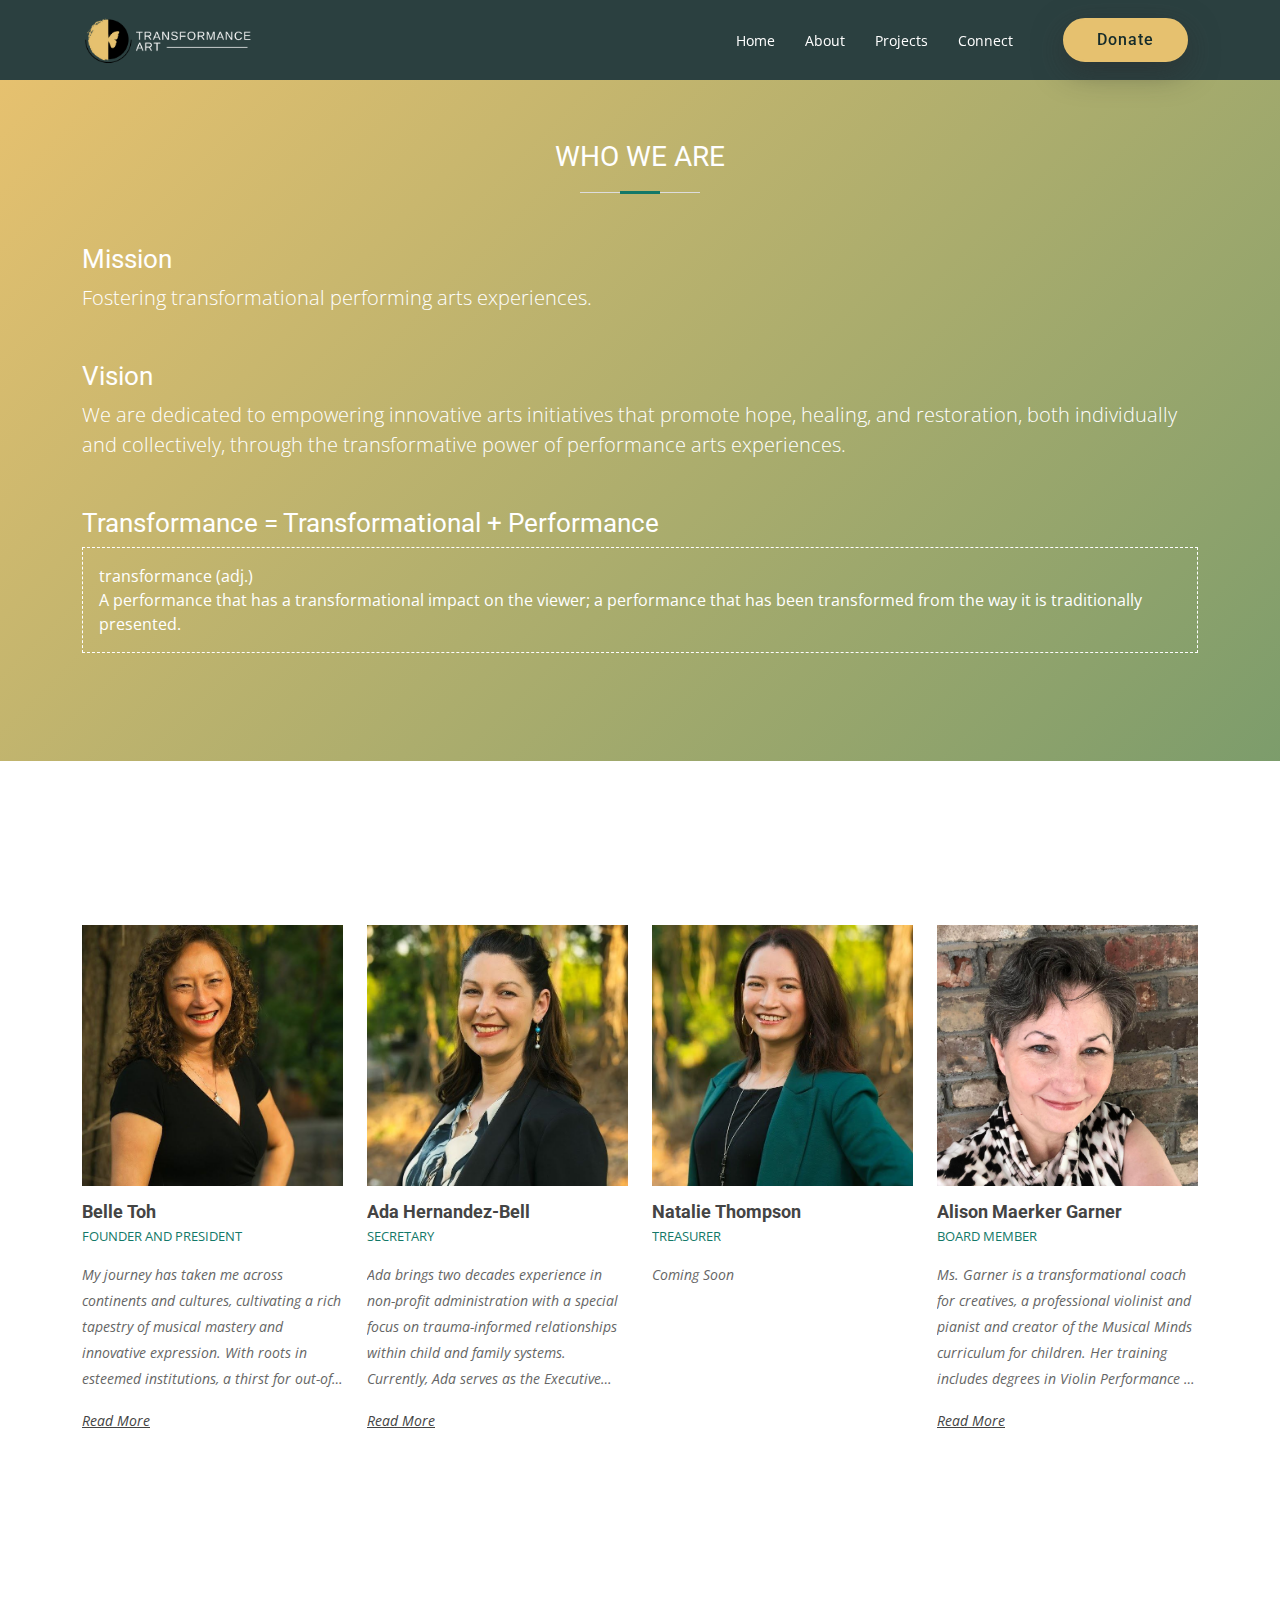
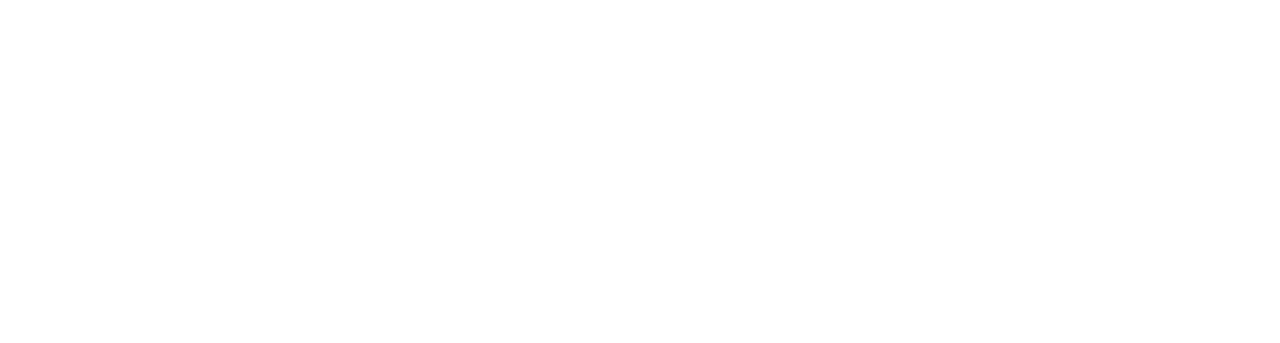
==== about.html @ 93c058eb "Added bios" ====
<!DOCTYPE html>
<html lang="en">

<head>
  <!-- Google tag (gtag.js) -->
<script async src="https://www.googletagmanager.com/gtag/js?id=G-37TFM1HMNT"></script>
<script>
  window.dataLayer = window.dataLayer || [];
  function gtag(){dataLayer.push(arguments);}
  gtag('js', new Date());

  gtag('config', 'G-37TFM1HMNT');
</script>
<script
  async
  src="https://widgets.givebutter.com/latest.umd.cjs?acct=iADcdCcoD9kE0QJm&p=other"
></script>


  <meta charset="utf-8">
  <meta content="width=device-width, initial-scale=1.0" name="viewport">

  <title>Transformance Art | About</title>
	<meta name="description" content="Empowering innovative arts initiatives that promote hope, healing, and restoration, both individually and collectively, through the transformative power of performance arts experiences.">  

  <!-- Google Fonts -->
  <link href="https://fonts.googleapis.com/css?family=Open+Sans:300,300i,400,400i,600,600i,700,700i|Roboto:300,300i,400,400i,500,500i,700,700i&display=swap" rel="stylesheet">

  <!-- Vendor CSS Files -->
  <link href="assets/vendor/animate.css/animate.min.css" rel="stylesheet">
  <link href="assets/vendor/aos/aos.css" rel="stylesheet">
  <link href="assets/vendor/bootstrap/css/bootstrap.min.css" rel="stylesheet">
  <link href="assets/vendor/bootstrap-icons/bootstrap-icons.css" rel="stylesheet">
  <link href="assets/vendor/boxicons/css/boxicons.min.css" rel="stylesheet">
  <link href="assets/vendor/glightbox/css/glightbox.min.css" rel="stylesheet">

  <!-- Template Main CSS File -->
  <link href="assets/css/style.css" rel="stylesheet">

  <!-- favicons
	================================================== -->
	<link rel="apple-touch-icon" sizes="57x57" href="apple-icon-57x57.png">
	<link rel="apple-touch-icon" sizes="60x60" href="apple-icon-60x60.png">
	<link rel="apple-touch-icon" sizes="72x72" href="apple-icon-72x72.png">
	<link rel="apple-touch-icon" sizes="76x76" href="apple-icon-76x76.png">
	<link rel="apple-touch-icon" sizes="114x114" href="apple-icon-114x114.png">
	<link rel="apple-touch-icon" sizes="120x120" href="apple-icon-120x120.png">
	<link rel="apple-touch-icon" sizes="144x144" href="apple-icon-144x144.png">
	<link rel="apple-touch-icon" sizes="152x152" href="apple-icon-152x152.png">
	<link rel="apple-touch-icon" sizes="180x180" href="apple-icon-180x180.png">
	<link rel="icon" type="image/png" sizes="192x192"  href="android-icon-192x192.png">
	<link rel="icon" type="image/png" sizes="32x32" href="favicon-32x32.png">
	<link rel="icon" type="image/png" sizes="96x96" href="favicon-96x96.png">
	<link rel="icon" type="image/png" sizes="16x16" href="favicon-16x16.png">
	<link rel="manifest" href="manifest.json">
	<meta name="msapplication-TileColor" content="#ffffff">
	<meta name="msapplication-TileImage" content="ms-icon-144x144.png">
	<meta name="theme-color" content="#ffffff">
</head>

<body>

  <!-- ======= Header ======= -->
  <header id="header" class="fixed-top d-flex align-items-center">
    <div class="container d-flex justify-content-between align-items-center">

      <div class="logo">
        <a href="/"><img src="assets/img/logo-full-light.png" alt="Transformance Art" class="img-fluid"></a>
      </div>

      <nav id="navbar" class="navbar">
        <ul>
          <li><a href="/">Home</a></li>
          <li><a class="active" href="about">About</a></li>
          <li><a href="projects">Projects</a></li>
          <li><a href="connect">Connect</a></li>
          <li><a href="https://givebutter.com/XNQDfZ" target="_blank" class="btn-get-started">Donate</a></li>
        </ul>
        <i class="bi bi-list mobile-nav-toggle"></i>
      </nav><!-- .navbar -->

    </div>
  </header><!-- End Header -->

  <main id="main">

    <!-- ======= About Section ======= -->
    <section class="about">
      <div class="section-title text-white" data-aos="fade-up">
        <h2>Who We Are</h2>
      </div>
      <div class="container pb-5" data-aos="fade-up" data-aos-delay="100">
        <h3 class="text-white">Mission</h3>
        <p class="lead text-white">Fostering transformational performing arts experiences.</p>
      </div>
      <div class="container pb-5" data-aos="fade-up" data-aos-delay="100">
        <h3 class="text-white">Vision</h3>
        <p class="lead text-white">We are dedicated to empowering innovative arts initiatives that promote hope, healing,
          and restoration, both individually and collectively, through the transformative power of
          performance arts experiences. </p>
      </div>
      <div class="container pb-5" data-aos="fade-up" data-aos-delay="100">
        <h3 class="text-white">Transformance = Transformational + Performance</h3>
        <div class="container" style="color: white; text-align: left; padding: 1em; border: dashed 1px white;">
          <p style="margin-bottom: 0;">transformance (adj.)
          </p>
          <p style="margin-bottom: 0;">
            A performance that has a transformational impact on the viewer; a performance that has been transformed from the way it is traditionally presented.
          </p>
        </div>
      </div>
    </section><!-- End About Section -->

    <section class="team" data-aos="fade-up" data-aos-easing="ease-in-out" data-aos-duration="500">
      <div class="section-title" data-aos="fade-up">
        <h2>Our Team</h2>
      </div>
      <div class="container">

        <div class="row">

          <div class="col-lg-3 col-md-6 d-flex align-items-stretch">
            <div class="member">
              <div class="member-img">
                <img src="assets/img/team/belle.jpg" class="img-fluid" alt="">
              </div>
              <div class="member-info">
                <h4>Belle Toh</h4>
                <span>Founder and President</span>
                <p id="belle-bio" class="text-overflow-clamp">
                  My journey has taken me across continents and cultures, cultivating a rich tapestry of musical mastery and innovative expression. With roots in esteemed institutions, a thirst for out-of-the-box ideas, and over four decades of experience, I've honed my craft - earning accolades and igniting passions along the way.<br><br>
                  My experiences range from accompanying world-renowned vocalists and leading chamber ensembles to securing approval from the Chinese government to collaborate with a choir of Miao minority singers in staging Handel's Messiah at the Yunnan Minority Village, delivering a worship concert to an audience of over 3,000. I'm more than just a virtuoso pianist – I'm a multifaceted artist, dancer, and educator, dedicated to empowering others through the transformative power of art.<br><br>
                  As the Founder and President of Transformance Art, my life is a testimony to the benefits of art, and I aim to share this with others through a vibrant hub where creative artists can connect and use their talents to uplift and inspire others. I want to see transformance artists build bridges through music and art and create a world where artistic expression will act as a powerful catalyst for personal and societal transformation.
                </p>
                <p><a id="belle-bio-btn" class="bio-btn">Read More</a></p>
              </div>
            </div>
          </div>

          <div class="col-lg-3 col-md-6 d-flex align-items-stretch">
            <div class="member">
              <div class="member-img">
                <img src="assets/img/team/ada.jpg" class="img-fluid" alt="">
              </div>
              <div class="member-info">
                <h4>Ada Hernandez-Bell</h4>
                <span>Secretary</span>
                <p id="ada-bio" class="text-overflow-clamp">
                  Ada brings two decades experience in non-profit administration with a special focus on trauma-informed relationships within child and family systems.  Currently, Ada serves as the Executive Director of the United Way of Anderson Co. In her free time, Ada is a proud 'boy mom', a lover of dance, art, and live music, and an avid community volunteer. Ada’s personal mission is to advocate for individuals in securing the resources they need to become who God truly intended for them to be. 
                </p>
                <p><a id="ada-bio-btn" class="bio-btn">Read More</a></p>
              </div>
            </div>
          </div>

          <div class="col-lg-3 col-md-6 d-flex align-items-stretch">
            <div class="member">
              <div class="member-img">
                <img src="assets/img/team/natalie.jpg" class="img-fluid" alt="">
              </div>
              <div class="member-info">
                <h4>Natalie Thompson</h4>
                <span>Treasurer</span>
                <p>
                  Coming Soon
                </p>
              </div>
            </div>
          </div>

          <div class="col-lg-3 col-md-6 d-flex align-items-stretch">
            <div class="member">
              <div class="member-img">
                <img src="assets/img/team/alison.jpg" class="img-fluid" alt="">
              </div>
              <div class="member-info">
                <h4>Alison Maerker Garner</h4>
                <span>Board Member</span>
                <p id="alison-bio" class="text-overflow-clamp">
                  Ms. Garner is a transformational coach for creatives, a professional violinist and pianist and 
creator of the Musical Minds curriculum for children. Her training includes degrees in Violin 
Performance at Indiana University where she studied with Josef Gingold, Music Education, 
Inter-related Arts and Aesthetics Education, and Child Development. Ms. Garner has an 
extensive background in dance and dance composition, studio art, and has published fourteen 
Musical Minds books and ten peer-reviewed articles on promoting the psycho-emotional health 
in both music teachers and musicians. As a performer, Ms. Garner soloed as a child on both 
violin and piano playing in Carnegie Hall, Kennedy Center and throughout North and South 
America. She later performed professionally in many orchestras and chamber ensembles, and 
held solo recitals. As an educator, Ms. Garner teaches children and coaches teachers using the 
Suzuki Method, Orff, Kodaly, Dalcroze-Eurhythmics and particularly, her Musical Minds 
approach. As a transformational coach, Ms. Garner integrates somatic therapies with mind-body 
practices, Interpersonal Neurobiology and Neuro-Linguistic Programming to serve those she 
counsels. Her life-path involves nurturing and guiding teachers, healers, students, musicians, 
dancers, artists, and those in the language arts into the mind-body integration necessary to reach 
the full embodiment of their greatest potential.
                </p>
                <p><a id="alison-bio-btn" class="bio-btn">Read More</a></p>
              </div>
            </div>
          </div>
        </div>

      </div>
    </section><!-- End Team Section -->

  </main><!-- End #main -->

  <!-- ======= Footer ======= -->
  <footer id="footer" data-aos="fade-up" data-aos-easing="ease-in-out" data-aos-duration="500">

    <div class="footer-newsletter">
      <div class="container">
        <div class="row">
          <div class="col-lg-6">
            <h2>Our Newsletter</h2>
            <p>Sign up to receive occasional emails about upcoming projects.</p>
          </div>
          <div class="col-lg-6">
            <form action="https://formspree.io/f/moqgonpy" method="POST">
              <input type="email" name="email" placeholder="Your Email" required><input type="submit" value="Subscribe">
            </form>
          </div>
        </div>
      </div>
    </div>

    <div class="container">
      <div class="copyright">
      <div class="social-links mb-3">
        <a href="https://www.facebook.com/transformanceart" target="_blank" class="facebook" aria-label="facebook"><i class="bx bxl-facebook" aria-hidden="true"></i></a>
        <a href="https://instagram.com/transformanceart" target="_blank" class="instagram" aria-label="instagram"><i class="bx bxl-instagram" aria-hidden="true"></i></a>
        <a href="https://youtube.com/@TransformanceArt" target="_blank" class="youtube" aria-label="youtube"><i class="bx bxl-youtube" aria-hidden="true"></i></a>
      </div>
        &copy; Copyright Transformance Art <script>document.write(new Date().getFullYear())</script>. All Rights Reserved. Transformance Art, Inc. is a 501(c)(3) nonprofit recognized by the IRS.
      </div>
      <div class="credits">
        Site designed and managed by <a href="https://cryptasian.com" target="_blank">Cryptasian</a>
      </div>
    </div>
  </footer><!-- End Footer -->
  <givebutter-widget id="pEl9yg"></givebutter-widget>

  <!-- Vendor JS Files -->
  <script src="assets/vendor/purecounter/purecounter_vanilla.js" defer></script>
  <script src="assets/vendor/aos/aos.js" defer></script>
  <script src="assets/vendor/bootstrap/js/bootstrap.bundle.min.js" defer></script>
  <script src="assets/vendor/glightbox/js/glightbox.min.js" defer></script>
  <script src="assets/vendor/isotope-layout/isotope.pkgd.min.js" defer></script>
  <script src="assets/vendor/waypoints/noframework.waypoints.js" defer></script>

  <!-- Template Main JS File -->
  <script src="assets/js/main.js" defer></script>

</body>

</html>
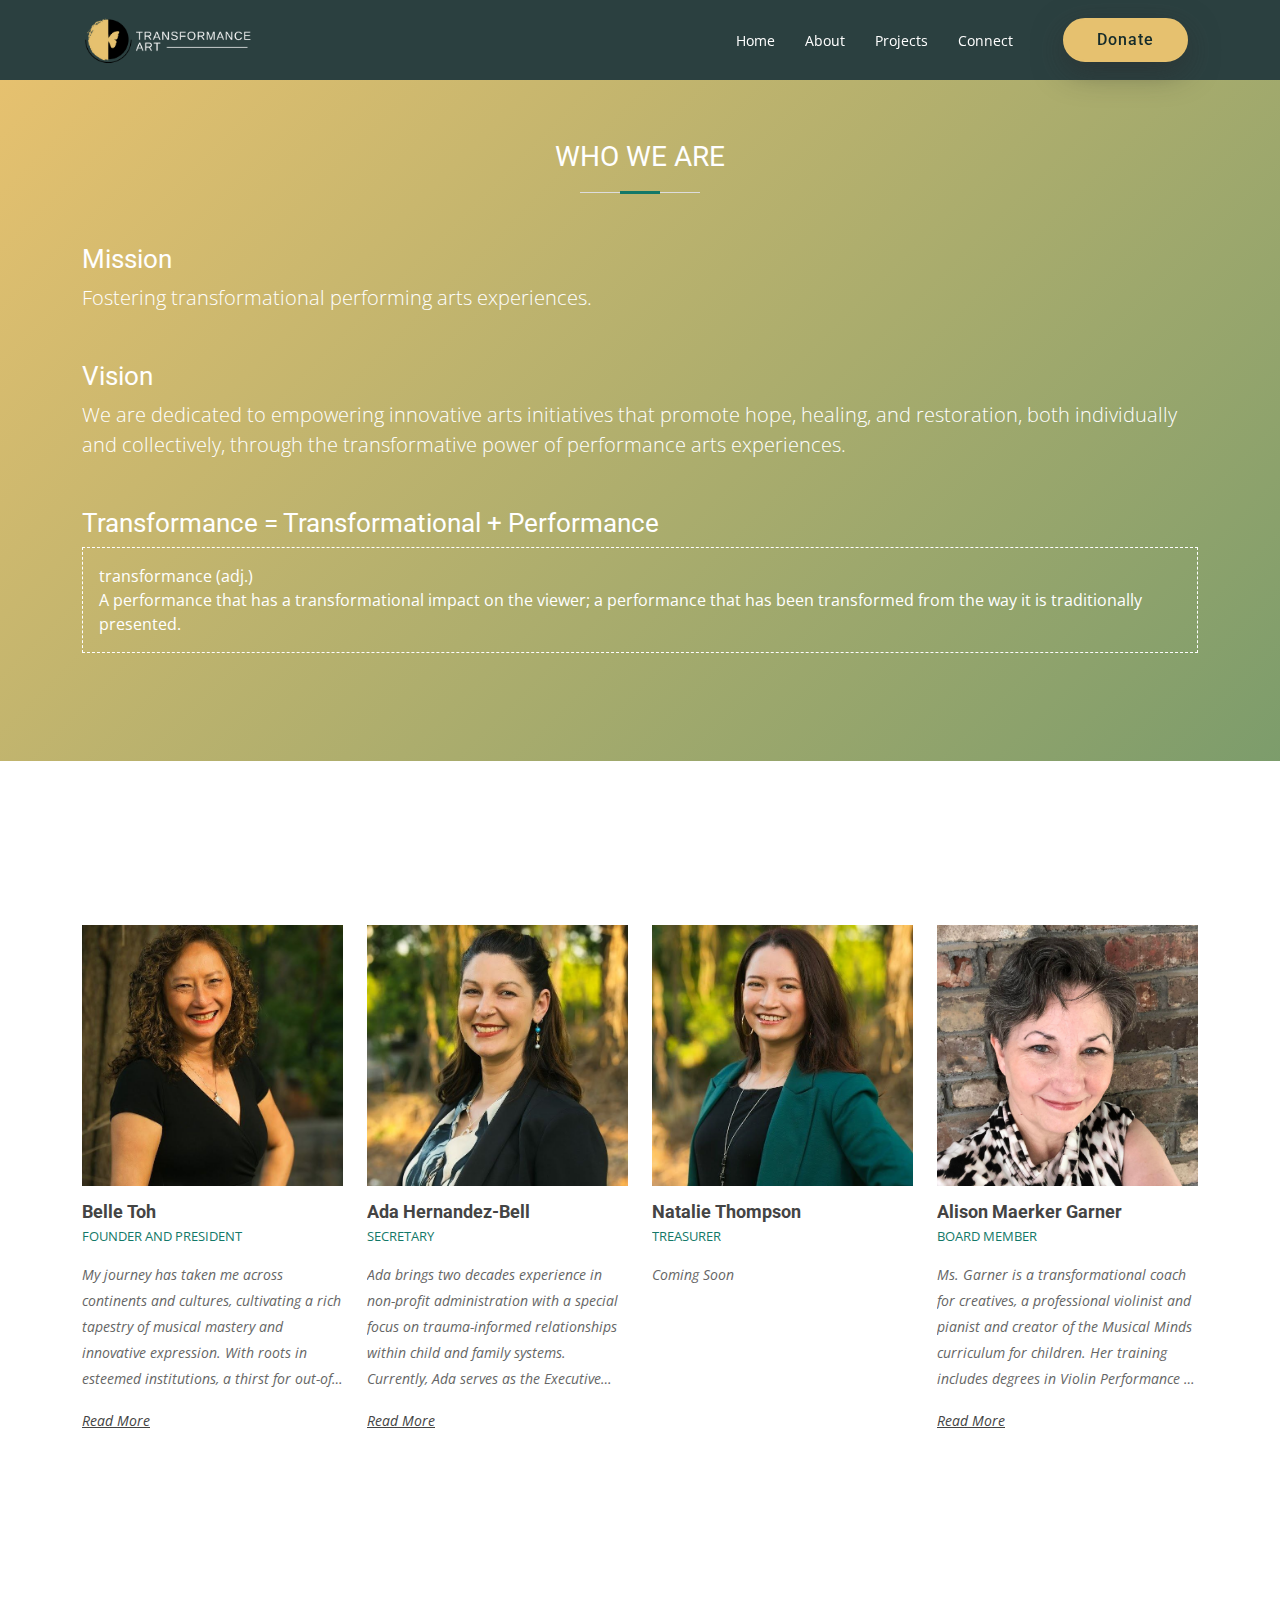
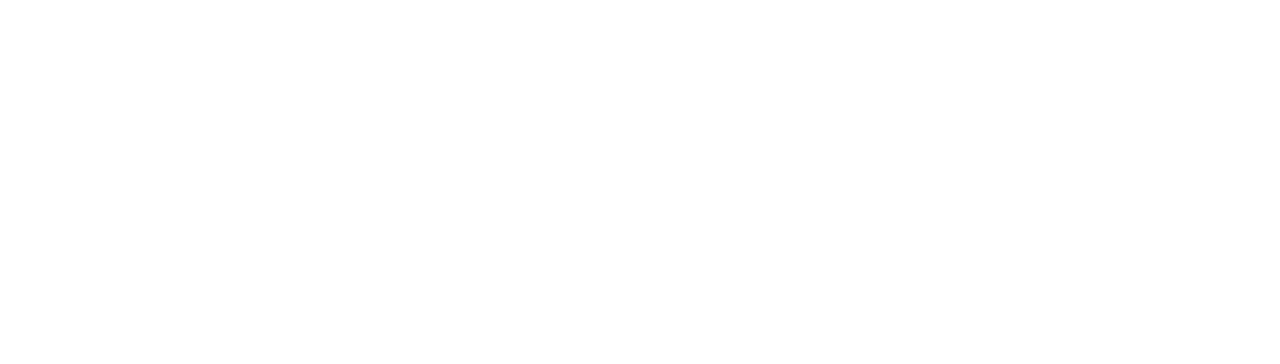
==== commit e60289ae: "Added tax id number to footer" ====
--- a/about.html
+++ b/about.html
@@ -231,7 +231,8 @@
         <a href="https://instagram.com/transformanceart" target="_blank" class="instagram" aria-label="instagram"><i class="bx bxl-instagram" aria-hidden="true"></i></a>
         <a href="https://youtube.com/@TransformanceArt" target="_blank" class="youtube" aria-label="youtube"><i class="bx bxl-youtube" aria-hidden="true"></i></a>
       </div>
-        &copy; Copyright Transformance Art <script>document.write(new Date().getFullYear())</script>. All Rights Reserved. Transformance Art, Inc. is a 501(c)(3) nonprofit recognized by the IRS.
+        &copy; Copyright Transformance Art <script>document.write(new Date().getFullYear())</script>. All Rights Reserved. Transformance Art, Inc. is a 501(c)(3) nonprofit recognized by the IRS.<br>
+        Tax ID Number: 93-3777934
       </div>
       <div class="credits">
         Site designed and managed by <a href="https://cryptasian.com" target="_blank">Cryptasian</a>
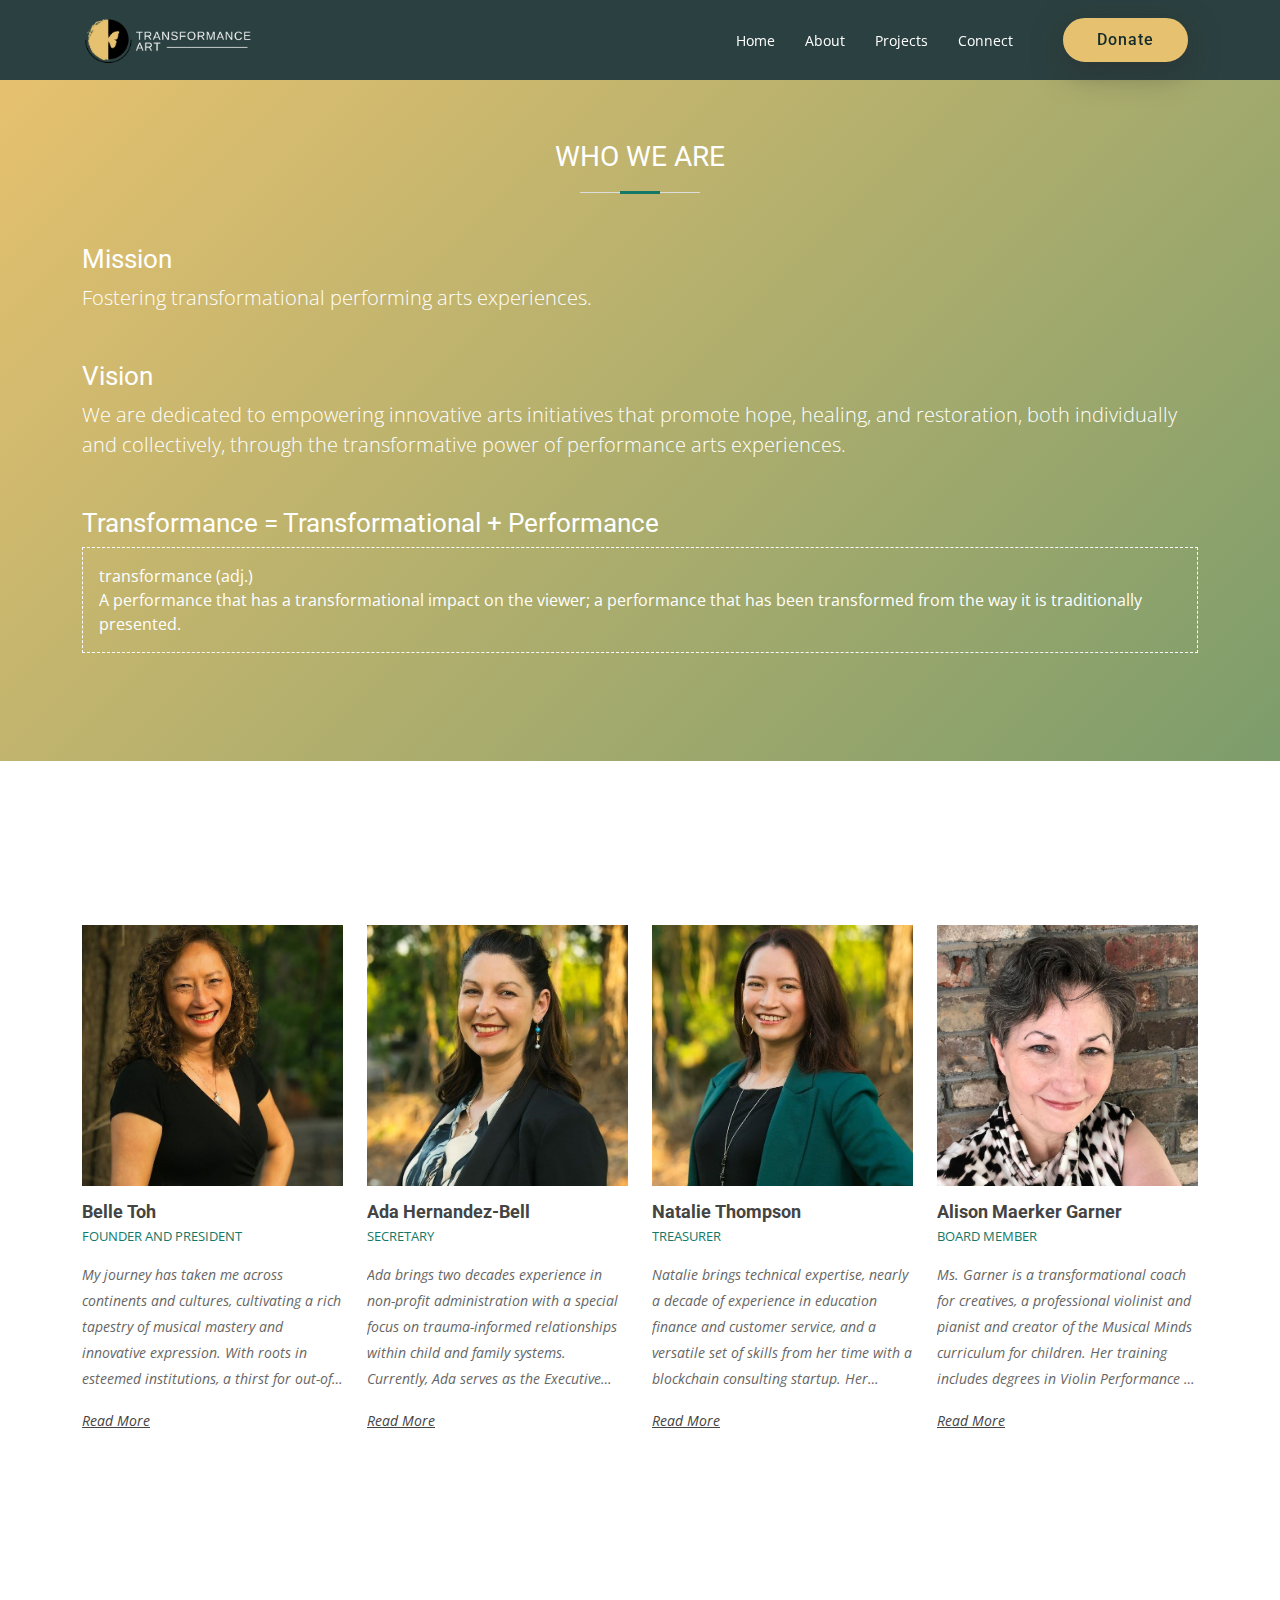
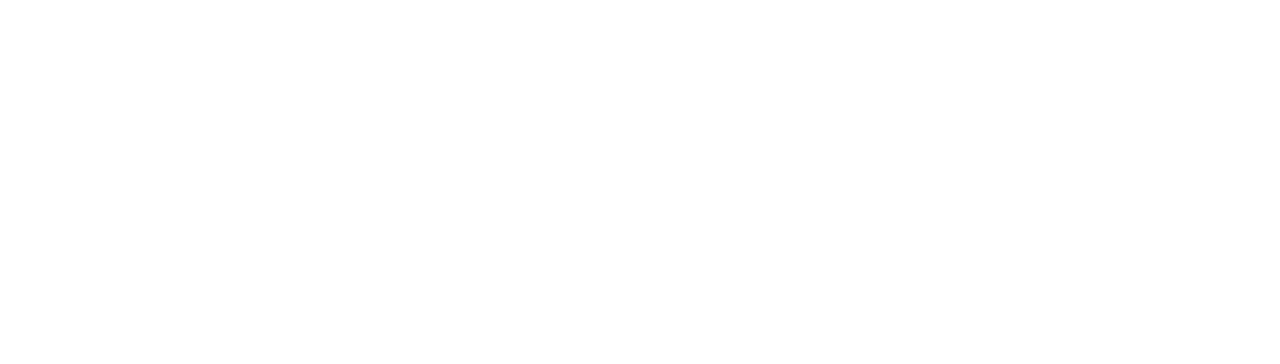
==== commit 3660fa47: "Add Natalie's bio" ====
--- a/about.html
+++ b/about.html
@@ -161,9 +161,11 @@
               <div class="member-info">
                 <h4>Natalie Thompson</h4>
                 <span>Treasurer</span>
-                <p>
-                  Coming Soon
-                </p>
+                <p id="natalie-bio" class="text-overflow-clamp">
+                  Natalie brings technical expertise, nearly a decade of experience in education finance and customer service, and a versatile set of skills from her time with a blockchain consulting startup. Her abilities range from project management to web development, and she has a knack for quickly acquiring new technical skills to meet any challenge. She thrives on these challenges as they fuel her continuous growth.<br><br>
+                  Outside of her professional life, Natalie enjoys spending time with family and friends, dancing, playing video games, and traveling. She has a lifelong passion for the arts, having grown up dancing and playing piano and violin. This creative background adds a unique perspective to her technical roles, allowing her to approach problems with both practical and innovative solutions. 
+                </p>
+                <p><a id="natalie-bio-btn" class="bio-btn">Read More</a></p>
               </div>
             </div>
           </div>
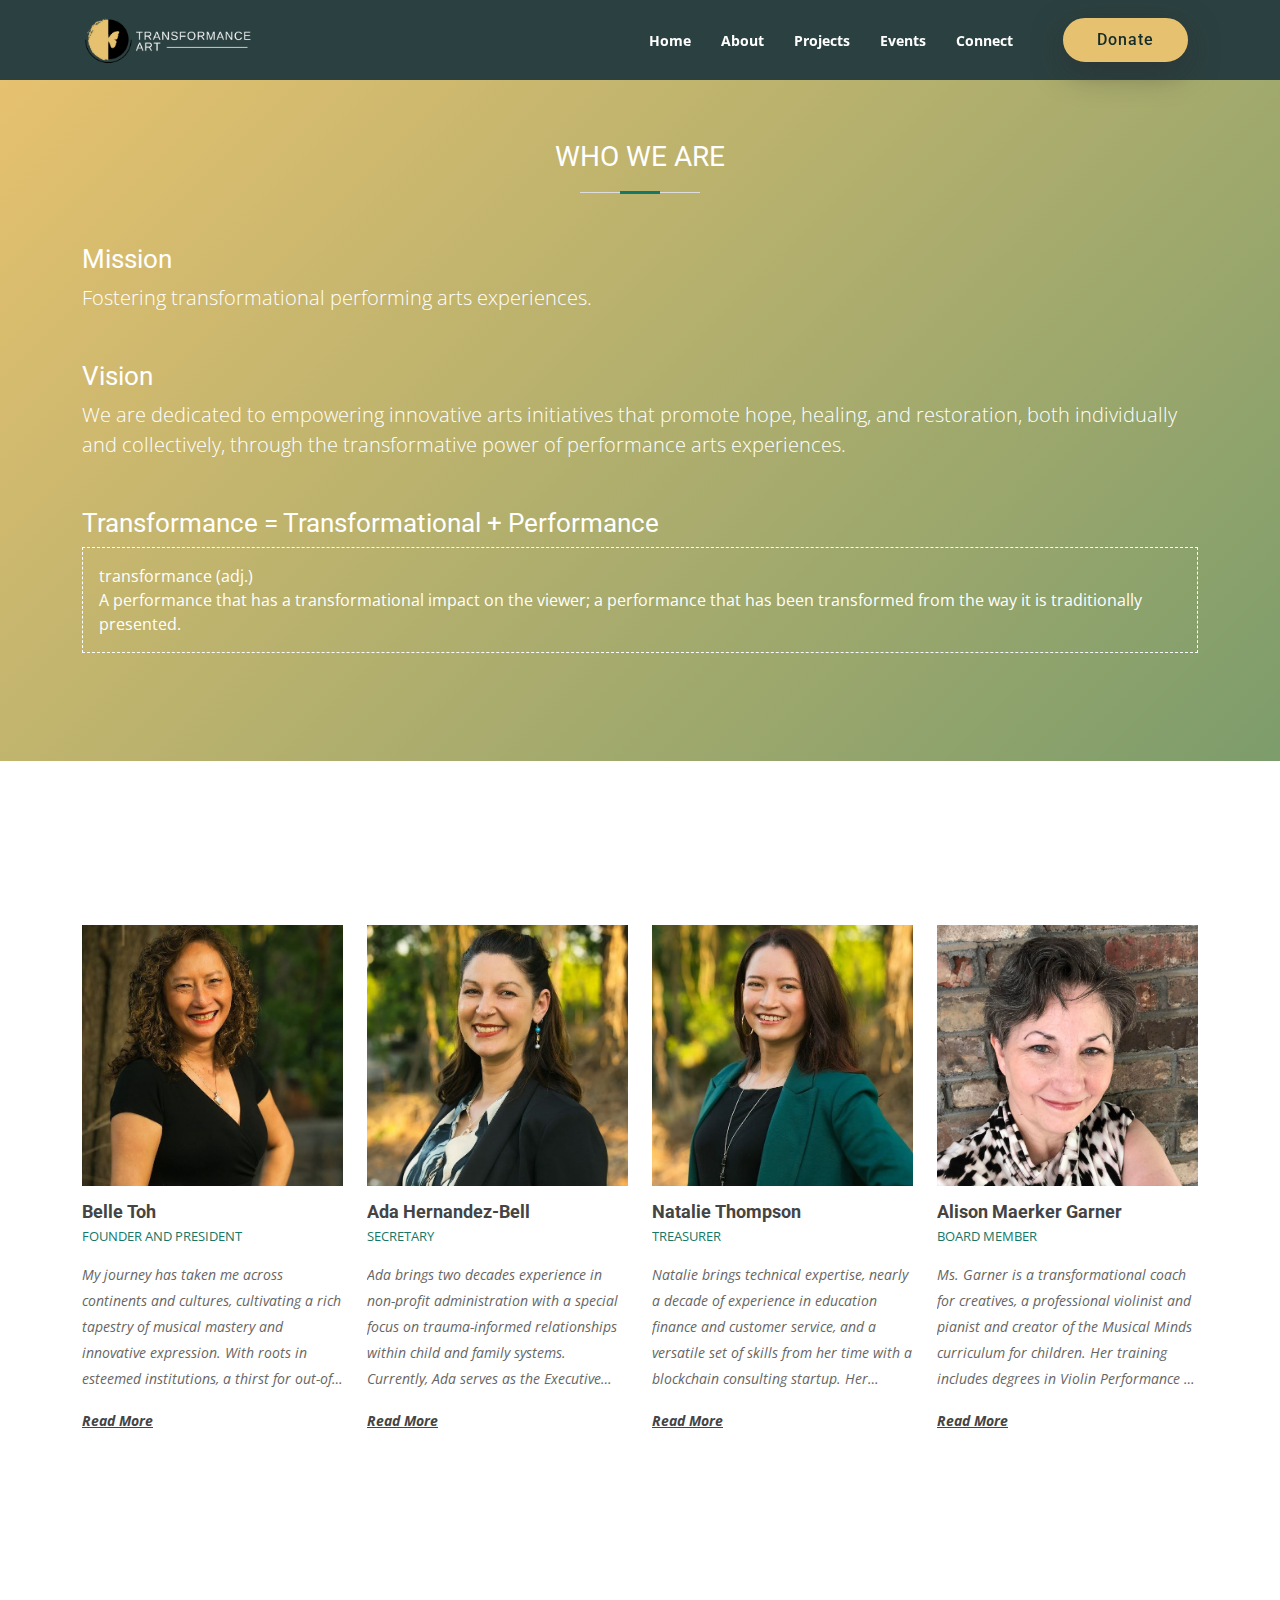
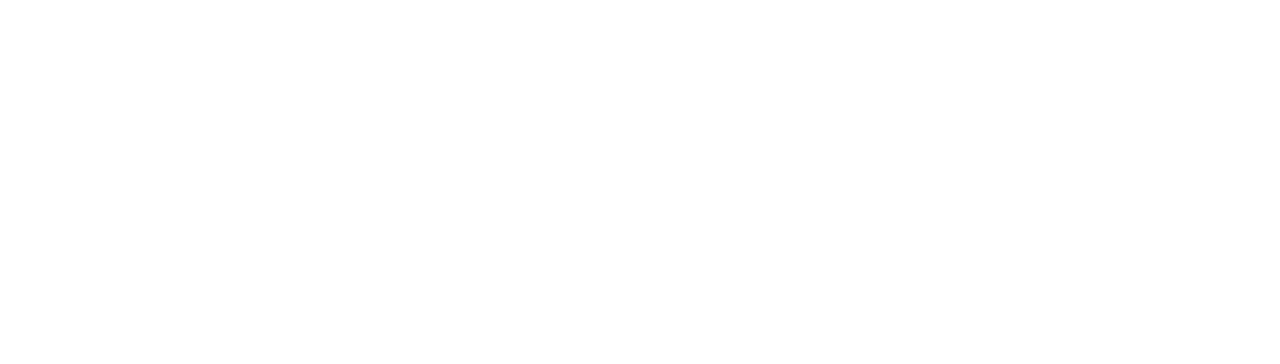
==== commit 60024a9d: "Bridgerton Event" ====
--- a/about.html
+++ b/about.html
@@ -21,7 +21,7 @@
   <meta content="width=device-width, initial-scale=1.0" name="viewport">
 
   <title>Transformance Art | About</title>
-	<meta name="description" content="Empowering innovative arts initiatives that promote hope, healing, and restoration, both individually and collectively, through the transformative power of performance arts experiences.">  
+	<meta name="description" content="Learn about Transformance Art, an organization dedicated to using music, dance, painting, poetry, and other art forms to inspire transformation and healing. Discover our mission, meet our team, and see how we bring hope and restoration to those facing life’s challenges.">  
 
   <!-- Google Fonts -->
   <link href="https://fonts.googleapis.com/css?family=Open+Sans:300,300i,400,400i,600,600i,700,700i|Roboto:300,300i,400,400i,500,500i,700,700i&display=swap" rel="stylesheet">
@@ -73,6 +73,7 @@
           <li><a href="/">Home</a></li>
           <li><a class="active" href="about">About</a></li>
           <li><a href="projects">Projects</a></li>
+          <li><a href="events">Events</a></li>
           <li><a href="connect">Connect</a></li>
           <li><a href="https://givebutter.com/XNQDfZ" target="_blank" class="btn-get-started">Donate</a></li>
         </ul>
--- a/assets/css/style.css
+++ b/assets/css/style.css
@@ -15,12 +15,17 @@
 }
 
 a {
-  color: #4fa6d5;
+  color: #142b2b;
+  font-weight: bold;
   text-decoration: none;
 }
 
+.accordion-body a {
+  text-decoration: underline;
+}
+
 a:hover {
-  color: #45beff;
+  color: #142b2b;
   text-decoration: none;
 }
 
@@ -36,6 +41,18 @@
 
 html {
   scroll-padding-top: 4rem;
+  overflow-x: hidden;
+}
+
+.accordion-button:not(.collapsed) {
+  color: #000;
+  background-color: #e6c16f8a;
+}
+
+.accordion-button:focus {
+  z-index: 3;
+  outline: 0;
+  box-shadow: 0 0 0 0.25rem #e6c16f8a;
 }
 
 /*--------------------------------------------------------------
@@ -603,6 +620,16 @@
   background-color: #142b2b;
 }
 
+.projects-bg {
+  background: linear-gradient(to right, rgba(30, 67, 86, 0.8), rgba(30, 67, 86, 0.6)), url("../img/art-therapy.png") center/cover no-repeat;
+}
+
+@media (max-width: 575px) {
+  .projects-bg {
+    background: #142b2b;
+  }
+}
+
 .bg-darkblue {
   background-color: #142b2b;
 }
@@ -1218,6 +1245,7 @@
 --------------------------------------------------------------*/
 .service-details {
   padding-bottom: 10px;
+  background: #142b2b;
 }
 
 .service-details .card {
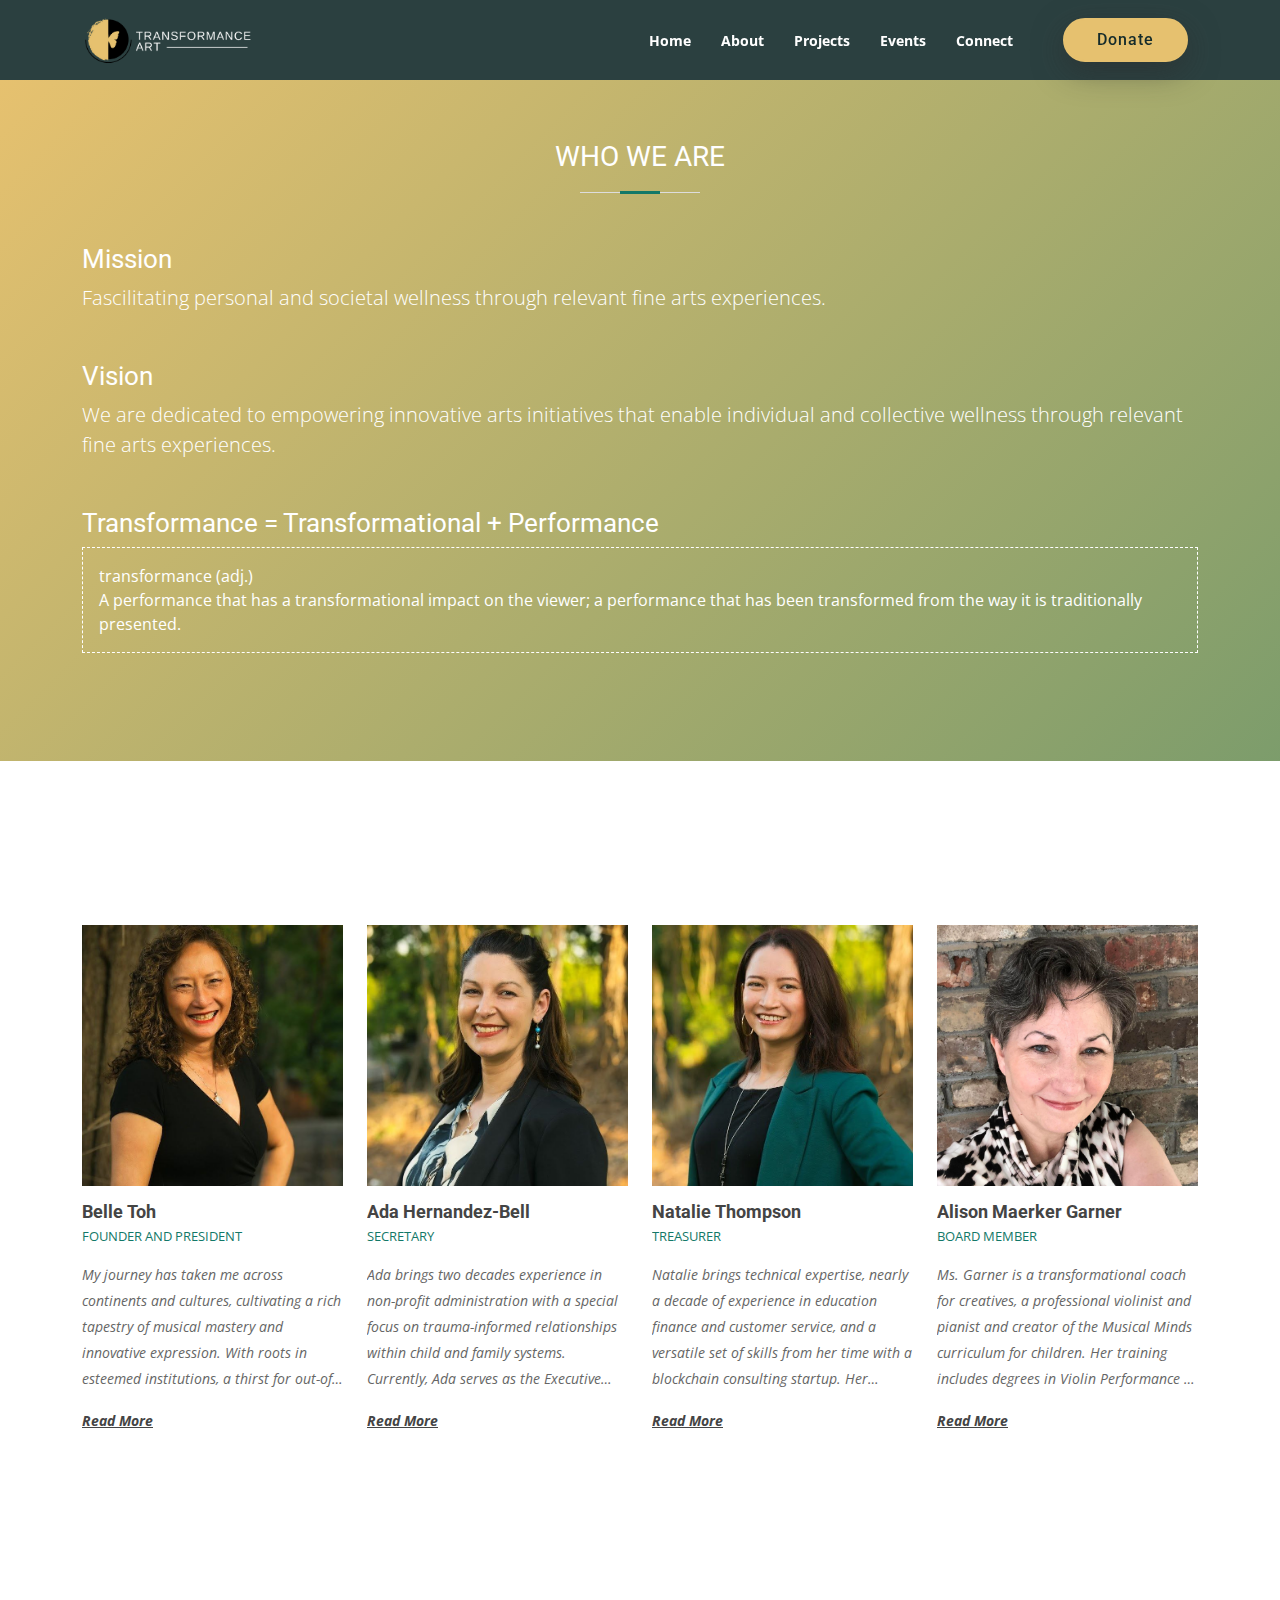
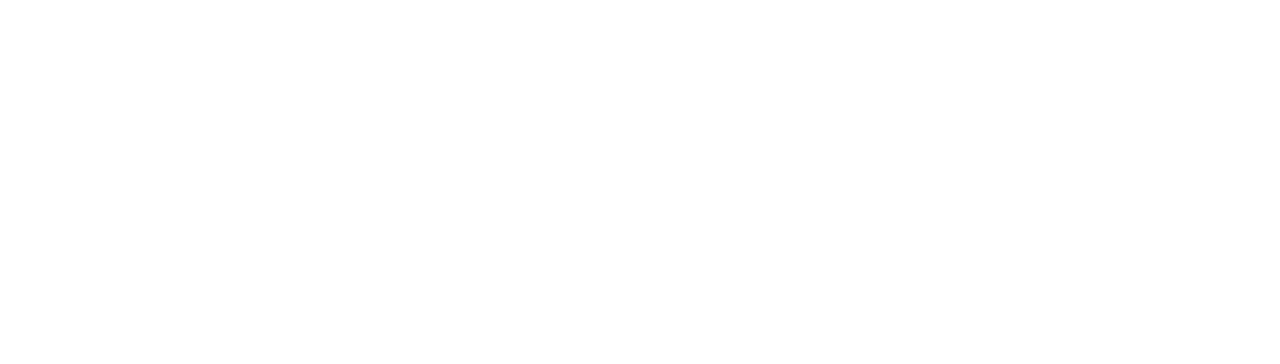
==== commit 702eac73: "Update" ====
--- a/about.html
+++ b/about.html
@@ -11,6 +11,16 @@
 
   gtag('config', 'G-37TFM1HMNT');
 </script>
+<!-- Google tag (gtag.js) -->
+<script async src="https://www.googletagmanager.com/gtag/js?id=AW-16650422066">
+</script>
+<script>
+  window.dataLayer = window.dataLayer || [];
+  function gtag(){dataLayer.push(arguments);}
+  gtag('js', new Date());
+
+  gtag('config', 'AW-16650422066');
+</script>
 <script
   async
   src="https://widgets.givebutter.com/latest.umd.cjs?acct=iADcdCcoD9kE0QJm&p=other"
@@ -21,7 +31,7 @@
   <meta content="width=device-width, initial-scale=1.0" name="viewport">
 
   <title>Transformance Art | About</title>
-	<meta name="description" content="Learn about Transformance Art, an organization dedicated to using music, dance, painting, poetry, and other art forms to inspire transformation and healing. Discover our mission, meet our team, and see how we bring hope and restoration to those facing life’s challenges.">  
+	<meta name="description" content="Learn about Transformance Art, an organization dedicated to empowering innovative arts initiatives that enable individual and collective wellness through relevant fine arts experiences. Discover our mission, meet our team, and see how we bring hope and restoration to those facing life’s challenges.">  
 
   <!-- Google Fonts -->
   <link href="https://fonts.googleapis.com/css?family=Open+Sans:300,300i,400,400i,600,600i,700,700i|Roboto:300,300i,400,400i,500,500i,700,700i&display=swap" rel="stylesheet">
@@ -56,6 +66,23 @@
 	<meta name="msapplication-TileColor" content="#ffffff">
 	<meta name="msapplication-TileImage" content="ms-icon-144x144.png">
 	<meta name="theme-color" content="#ffffff">
+  <!-- Meta Pixel Code -->
+<script>
+  !function(f,b,e,v,n,t,s)
+  {if(f.fbq)return;n=f.fbq=function(){n.callMethod?
+  n.callMethod.apply(n,arguments):n.queue.push(arguments)};
+  if(!f._fbq)f._fbq=n;n.push=n;n.loaded=!0;n.version='2.0';
+  n.queue=[];t=b.createElement(e);t.async=!0;
+  t.src=v;s=b.getElementsByTagName(e)[0];
+  s.parentNode.insertBefore(t,s)}(window, document,'script',
+  'https://connect.facebook.net/en_US/fbevents.js');
+  fbq('init', '745529657155874');
+  fbq('track', 'PageView');
+  </script>
+  <noscript><img height="1" width="1" style="display:none"
+  src="https://www.facebook.com/tr?id=745529657155874&ev=PageView&noscript=1"
+  /></noscript>
+  <!-- End Meta Pixel Code -->
 </head>
 
 <body>
@@ -92,13 +119,11 @@
       </div>
       <div class="container pb-5" data-aos="fade-up" data-aos-delay="100">
         <h3 class="text-white">Mission</h3>
-        <p class="lead text-white">Fostering transformational performing arts experiences.</p>
+        <p class="lead text-white">Fascilitating personal and societal wellness through relevant fine arts experiences.</p>
       </div>
       <div class="container pb-5" data-aos="fade-up" data-aos-delay="100">
         <h3 class="text-white">Vision</h3>
-        <p class="lead text-white">We are dedicated to empowering innovative arts initiatives that promote hope, healing,
-          and restoration, both individually and collectively, through the transformative power of
-          performance arts experiences. </p>
+        <p class="lead text-white">We are dedicated to empowering innovative arts initiatives that enable individual and collective wellness through relevant fine arts experiences.</p>
       </div>
       <div class="container pb-5" data-aos="fade-up" data-aos-delay="100">
         <h3 class="text-white">Transformance = Transformational + Performance</h3>
--- a/assets/css/style.css
+++ b/assets/css/style.css
@@ -680,9 +680,16 @@
   margin: 2em;
 }
 
+.partnership-row {
+  flex-direction: row;
+}
+
 @media (max-width: 425px) {
   #about .lead {
     margin: 0;
+  }
+  .partnership-row {
+    flex-direction: column;
   }
 }
 
@@ -2318,9 +2325,10 @@
 .text-overflow-clamp {
   width: 100%;
   overflow: hidden;
- -webkit-box-orient: vertical;
--webkit-line-clamp: 5;
-display: -webkit-box;
+  display: -webkit-box;
+  -webkit-box-orient: vertical;
+  -webkit-line-clamp: 5;
+  line-clamp: 5;
 }
 
 .bio-btn {
